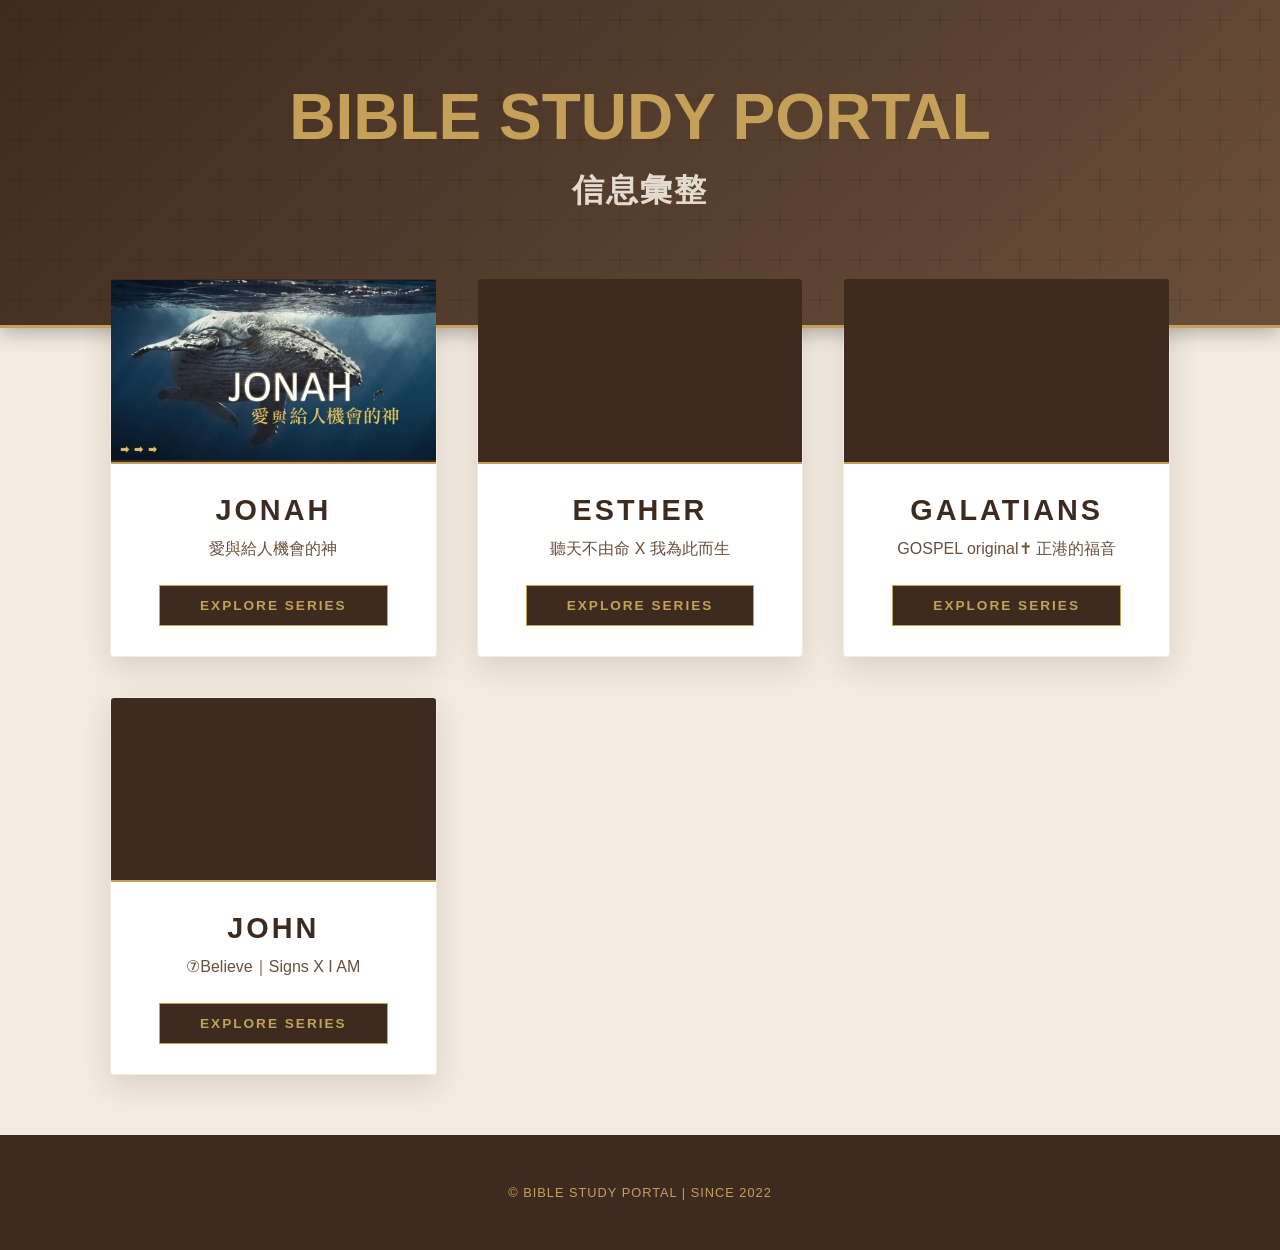
==== index.html @ 66a282d2 "Fix missing closing </html> tag Fix missing closing html tag and add newline at end of file." ====
<!DOCTYPE html>
<html lang="zh-Hant">
<head>
    <meta charset="UTF-8">
    <meta name="viewport" content="width=device-width, initial-scale=1.0">
    <title>Bible Study | 經典信息彙整</title>
    <link rel="icon" type="image/png" href="favicon.png">
    <style>
        :root {
            /* LV 經典色系 */
            --lv-dark-brown: #3d2b1f; /* 深巧克力褐 */
            --lv-light-brown: #6b4f3b; /* 淺褐 */
            --lv-gold: #c5a059;       /* 經典金 */
            --lv-beige: #f4ece1;      /* 米杏色底 */
            --white: #ffffff;
        }

        html { scroll-behavior: smooth; }

        body {
            font-family: 'Arial', 'Helvetica', 'PingFang TC', 'Microsoft JhengHei', sans-serif;
            margin: 0;
            padding: 0;
            background-color: var(--lv-beige);
            color: var(--lv-dark-brown);
            display: flex;
            flex-direction: column;
            min-height: 100vh;
        }

        .header {
            text-align: center;
            padding: 80px 20px;
            background: linear-gradient(135deg, var(--lv-dark-brown), var(--lv-light-brown));
            color: var(--lv-gold);
            box-shadow: 0 4px 20px rgba(0,0,0,0.3);
            border-bottom: 3px solid var(--lv-gold);
            /* Added for pattern positioning */
            position: relative;
            overflow: hidden;
        }

        /* Engraved Pattern Layer */
        .header::before {
            content: "";
            position: absolute;
            top: 0;
            left: 0;
            right: 0;
            bottom: 0;
            /* Subtle cross pattern */
            background-image: url("data:image/svg+xml,%3Csvg width='40' height='40' viewBox='0 0 40 40' xmlns='http://www.w3.org/2000/svg'%3E%3Cpath d='M20 10v20M10 20h20' stroke='%23000' stroke-width='1' opacity='0.15' fill='none' stroke-linecap='round'/%3E%3C/svg%3E");
            background-size: 40px 40px;
            mix-blend-mode: overlay;
            pointer-events: none;
        }

        .header h1 {
            font-family: 'Arial', sans-serif;
            font-size: clamp(2.5rem, 8vw, 4rem);
            margin: 0;
            letter-spacing: 0; 
            font-weight: 700;
            text-transform: uppercase;
            /* Ensure text stays above pattern */
            position: relative;
            z-index: 1;
        }

        .header p {
            font-family: 'Arial', sans-serif;
            font-size: clamp(1.25rem, 4vw, 2rem); 
            opacity: 0.9;
            margin-top: 15px;
            color: var(--lv-beige);
            letter-spacing: 2px;
            font-weight: 600;
            /* Ensure text stays above pattern */
            position: relative;
            z-index: 1;
        }

        .container {
            max-width: 1100px;
            margin: -50px auto 60px;
            padding: 0 20px;
            display: grid;
            grid-template-columns: repeat(auto-fit, minmax(320px, 1fr));
            gap: 40px;
            width: 100%;
            box-sizing: border-box;
        }

        .study-card {
            background: var(--white);
            border-radius: 4px; 
            overflow: hidden;
            box-shadow: 0 10px 30px rgba(61, 43, 31, 0.15);
            transition: all 0.4s cubic-bezier(0.25, 0.8, 0.25, 1);
            text-decoration: none;
            color: inherit;
            display: flex;
            flex-direction: column;
            border: 1px solid rgba(197, 160, 89, 0.2);
        }

        .study-card:hover {
            transform: translateY(-8px);
            box-shadow: 0 20px 50px rgba(61, 43, 31, 0.25);
            border-color: var(--lv-gold);
        }

        .card-image {
            aspect-ratio: 16 / 9;
            width: 100%;
            height: auto;
            background-size: contain; 
            background-repeat: no-repeat;
            background-position: center;
            background-color: var(--lv-dark-brown);
            position: relative;
            border-bottom: 2px solid var(--lv-gold);
        }

        .card-content {
            padding: 30px;
            text-align: center;
            background: white;
            flex-grow: 1;
        }

        .card-content h2 {
            font-family: 'Arial', sans-serif;
            margin: 0 0 12px 0;
            color: var(--lv-dark-brown);
            font-size: 1.8rem;
            letter-spacing: 3px;
            font-weight: 600;
        }

        .card-content p {
            color: var(--lv-light-brown);
            font-size: 1rem;
            margin: 0;
        }

        .btn {
            font-family: 'Arial', sans-serif;
            margin-top: 25px;
            display: inline-block;
            padding: 12px 40px;
            background: var(--lv-dark-brown);
            color: var(--lv-gold);
            border: 1px solid var(--lv-gold);
            font-weight: bold;
            text-transform: uppercase;
            font-size: 0.85rem;
            letter-spacing: 2px;
            transition: 0.3s;
        }

        .study-card:hover .btn {
            background: var(--lv-gold);
            color: var(--lv-dark-brown);
        }

        footer {
            font-family: 'Arial', sans-serif;
            text-align: center;
            padding: 50px;
            margin-top: auto;
            background: var(--lv-dark-brown);
            color: var(--lv-gold);
            font-size: 0.8rem;
            letter-spacing: 1px;
        }

        /* 背景圖片連結 */
        .bg-jonah { background-image: url('Jonah_bg.jpg'); }
        .bg-esther { background-image: url('Esther_bg.jpg'); }
        .bg-galatians { background-image: url('Galatians_bg.jpg'); }
        .bg-john { background-image: url('John-Believe_bg.jpg'); }

        @media (max-width: 600px) {
            .header { padding: 50px 20px; }
            .container { margin-top: -30px; gap: 25px; }
        }
    </style>
</head>
<body>

    <header class="header">
        <h1>BIBLE STUDY PORTAL</h1>
        <p>信息彙整</p>
    </header>

    <div class="container">
        <a href="jonah.html" class="study-card">
            <div class="card-image bg-jonah"></div>
            <div class="card-content">
                <h2>JONAH</h2>
                <p>愛與給人機會的神</p>
                <div class="btn">Explore Series</div>
            </div>
        </a>

        <a href="esther.html" class="study-card">
            <div class="card-image bg-esther"></div>
            <div class="card-content">
                <h2>ESTHER</h2>
                <p>聽天不由命 X 我為此而生</p>
                <div class="btn">Explore Series</div>
            </div>
        </a>

        <a href="galatians.html" class="study-card">
            <div class="card-image bg-galatians"></div>
            <div class="card-content">
                <h2>GALATIANS</h2>
                <p>GOSPEL original✝ 正港的福音</p>
                <div class="btn">Explore Series</div>
            </div>
        </a>

        <a href="john-believe.html" class="study-card">
            <div class="card-image bg-john"></div>
            <div class="card-content">
                <h2>JOHN</h2>
                <p>⑦Believe｜Signs X I AM</p>
                <div class="btn">Explore Series</div>
            </div>
        </a>
    </div>

    <footer>
        &copy; BIBLE STUDY PORTAL | SINCE 2022
    </footer>

</body>
</html>
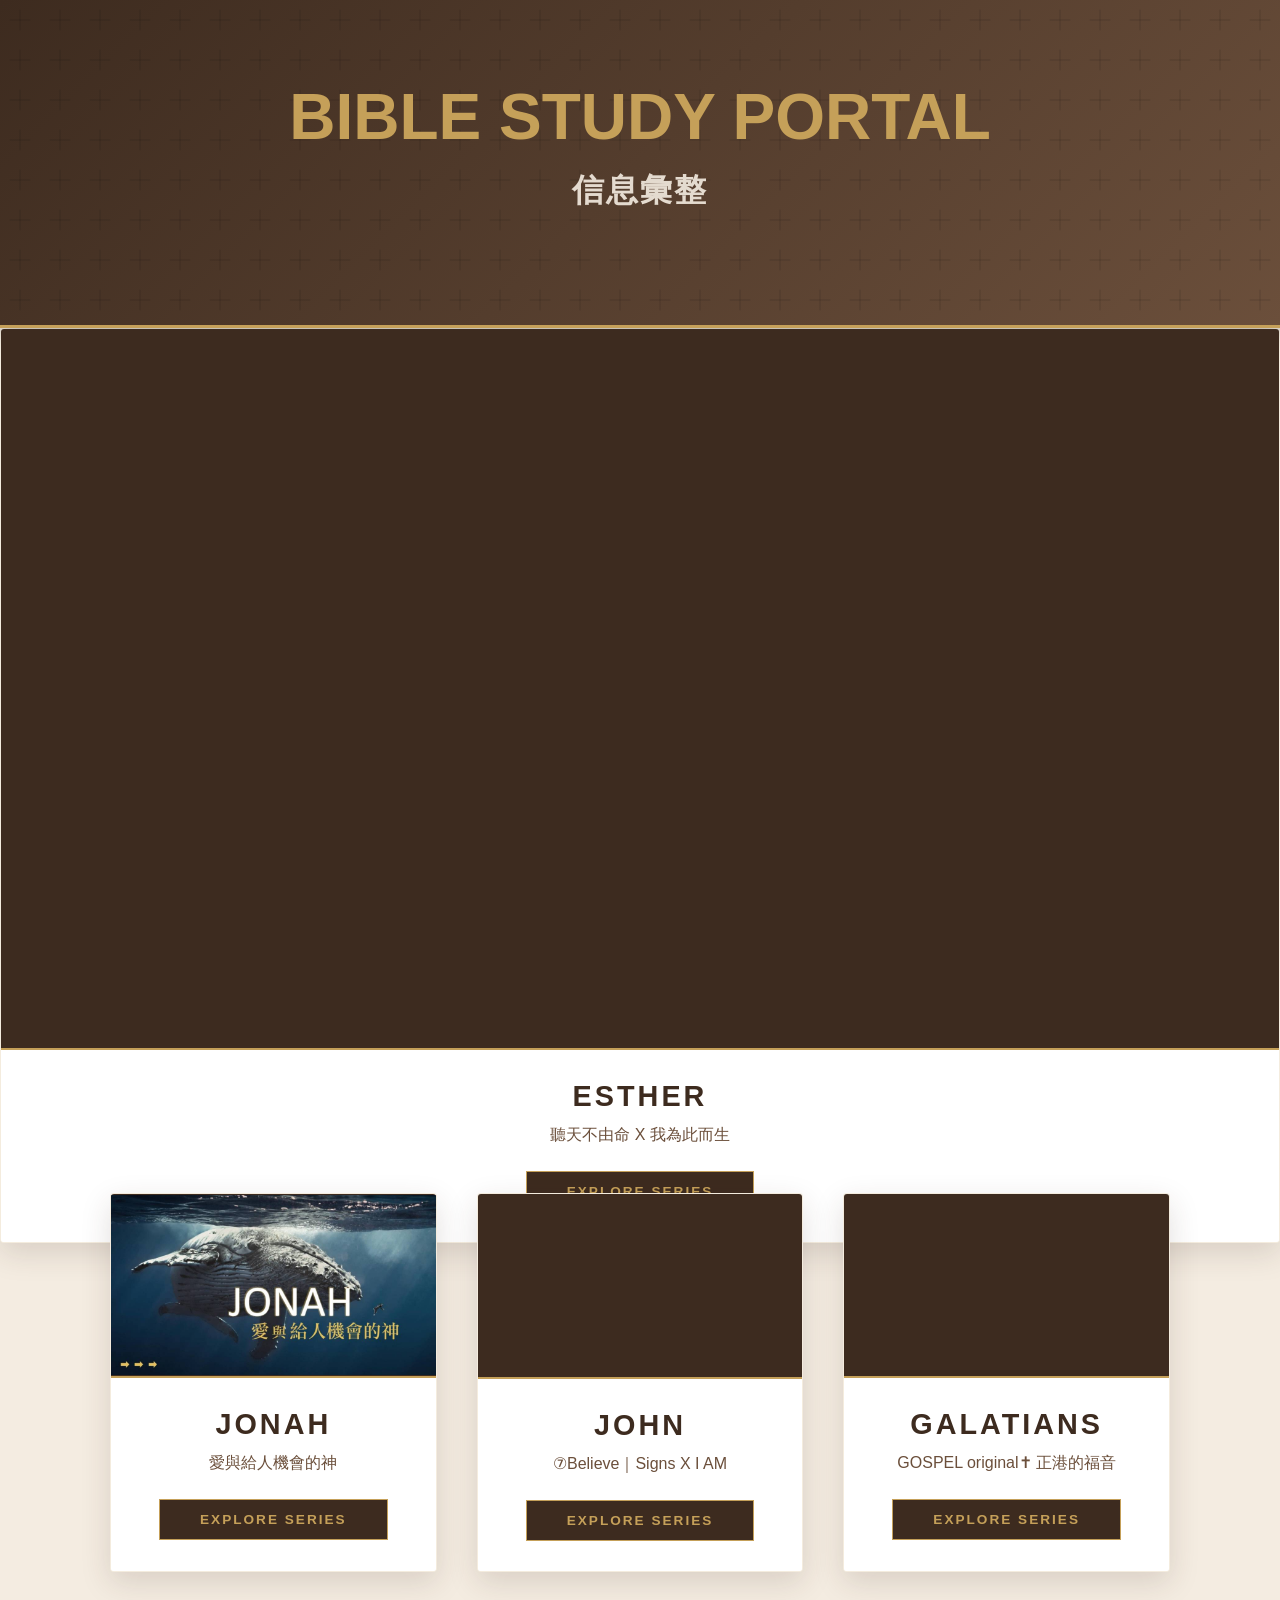
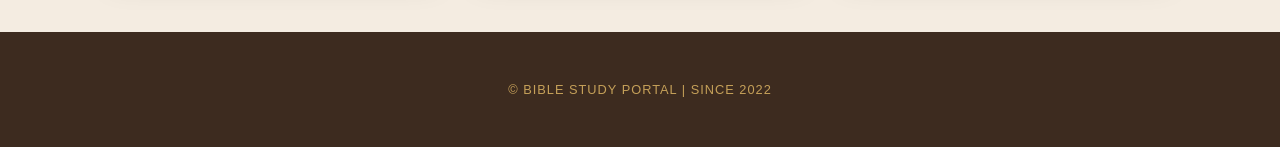
==== commit d92ea64d: "Update index.html" ====
--- a/index.html
+++ b/index.html
@@ -194,6 +194,15 @@
         <p>信息彙整</p>
     </header>
 
+        <a href="esther.html" class="study-card">
+            <div class="card-image bg-esther"></div>
+            <div class="card-content">
+                <h2>ESTHER</h2>
+                <p>聽天不由命 X 我為此而生</p>
+                <div class="btn">Explore Series</div>
+            </div>
+        </a>
+
     <div class="container">
         <a href="jonah.html" class="study-card">
             <div class="card-image bg-jonah"></div>
@@ -204,11 +213,11 @@
             </div>
         </a>
 
-        <a href="esther.html" class="study-card">
-            <div class="card-image bg-esther"></div>
-            <div class="card-content">
-                <h2>ESTHER</h2>
-                <p>聽天不由命 X 我為此而生</p>
+        <a href="john-believe.html" class="study-card">
+            <div class="card-image bg-john"></div>
+            <div class="card-content">
+                <h2>JOHN</h2>
+                <p>⑦Believe｜Signs X I AM</p>
                 <div class="btn">Explore Series</div>
             </div>
         </a>
@@ -218,15 +227,6 @@
             <div class="card-content">
                 <h2>GALATIANS</h2>
                 <p>GOSPEL original✝ 正港的福音</p>
-                <div class="btn">Explore Series</div>
-            </div>
-        </a>
-
-        <a href="john-believe.html" class="study-card">
-            <div class="card-image bg-john"></div>
-            <div class="card-content">
-                <h2>JOHN</h2>
-                <p>⑦Believe｜Signs X I AM</p>
                 <div class="btn">Explore Series</div>
             </div>
         </a>
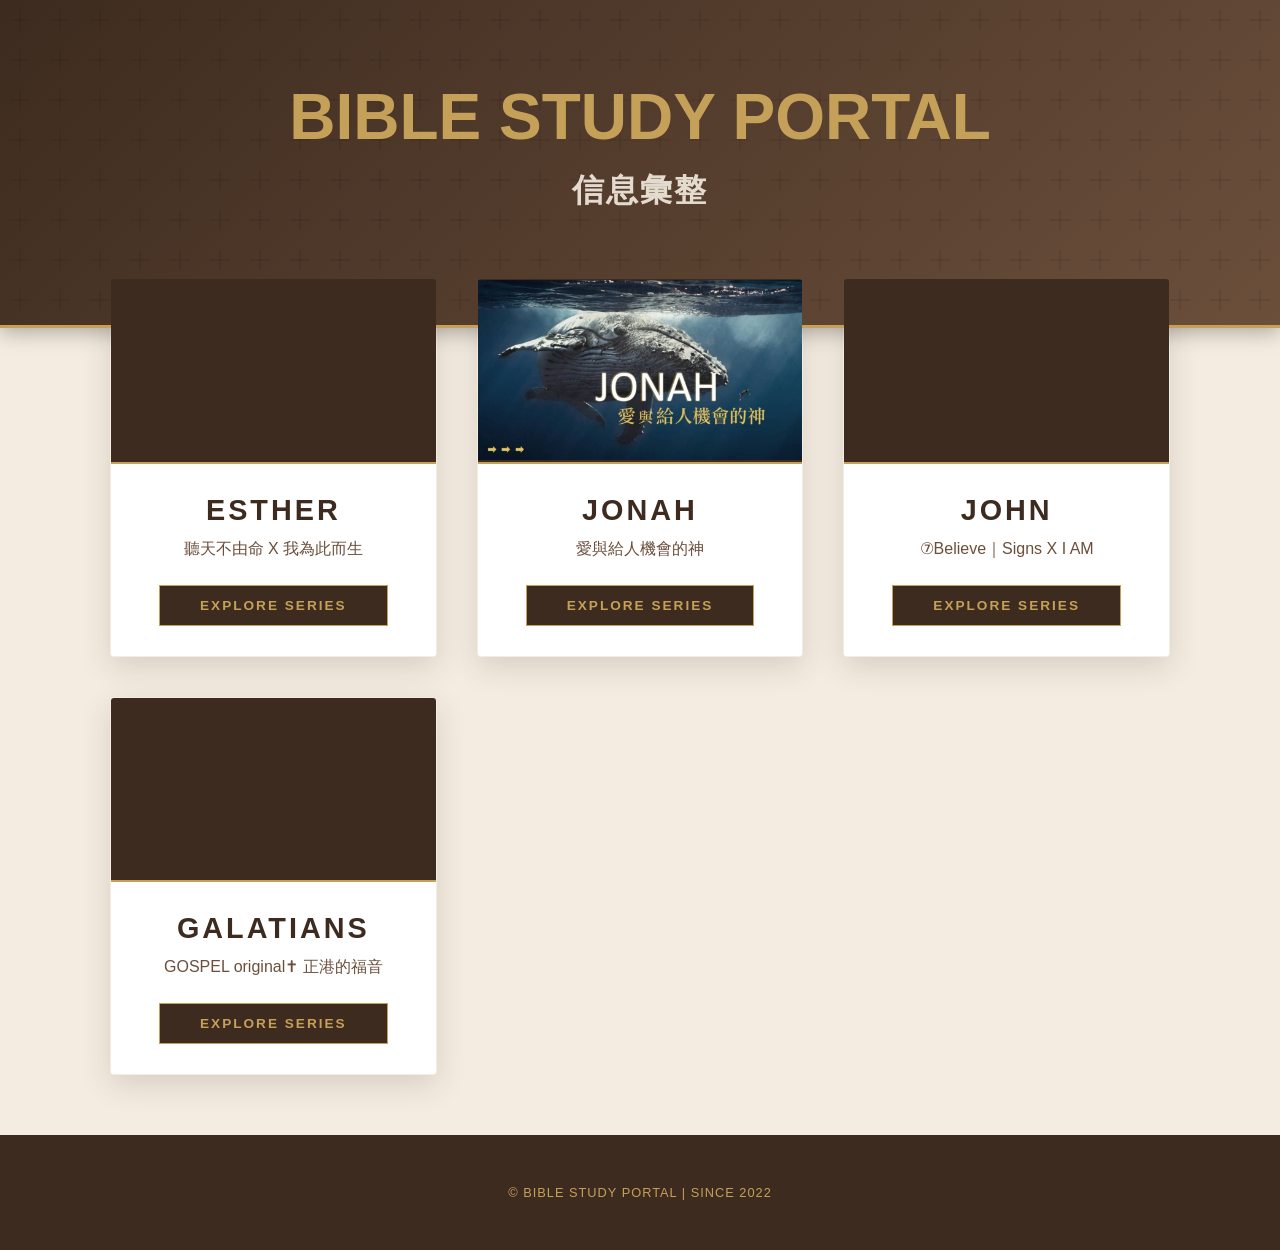
==== commit ac8f190b: "Refactor HTML structure for study cards" ====
--- a/index.html
+++ b/index.html
@@ -194,6 +194,7 @@
         <p>信息彙整</p>
     </header>
 
+    <div class="container">
         <a href="esther.html" class="study-card">
             <div class="card-image bg-esther"></div>
             <div class="card-content">
@@ -203,7 +204,6 @@
             </div>
         </a>
 
-    <div class="container">
         <a href="jonah.html" class="study-card">
             <div class="card-image bg-jonah"></div>
             <div class="card-content">
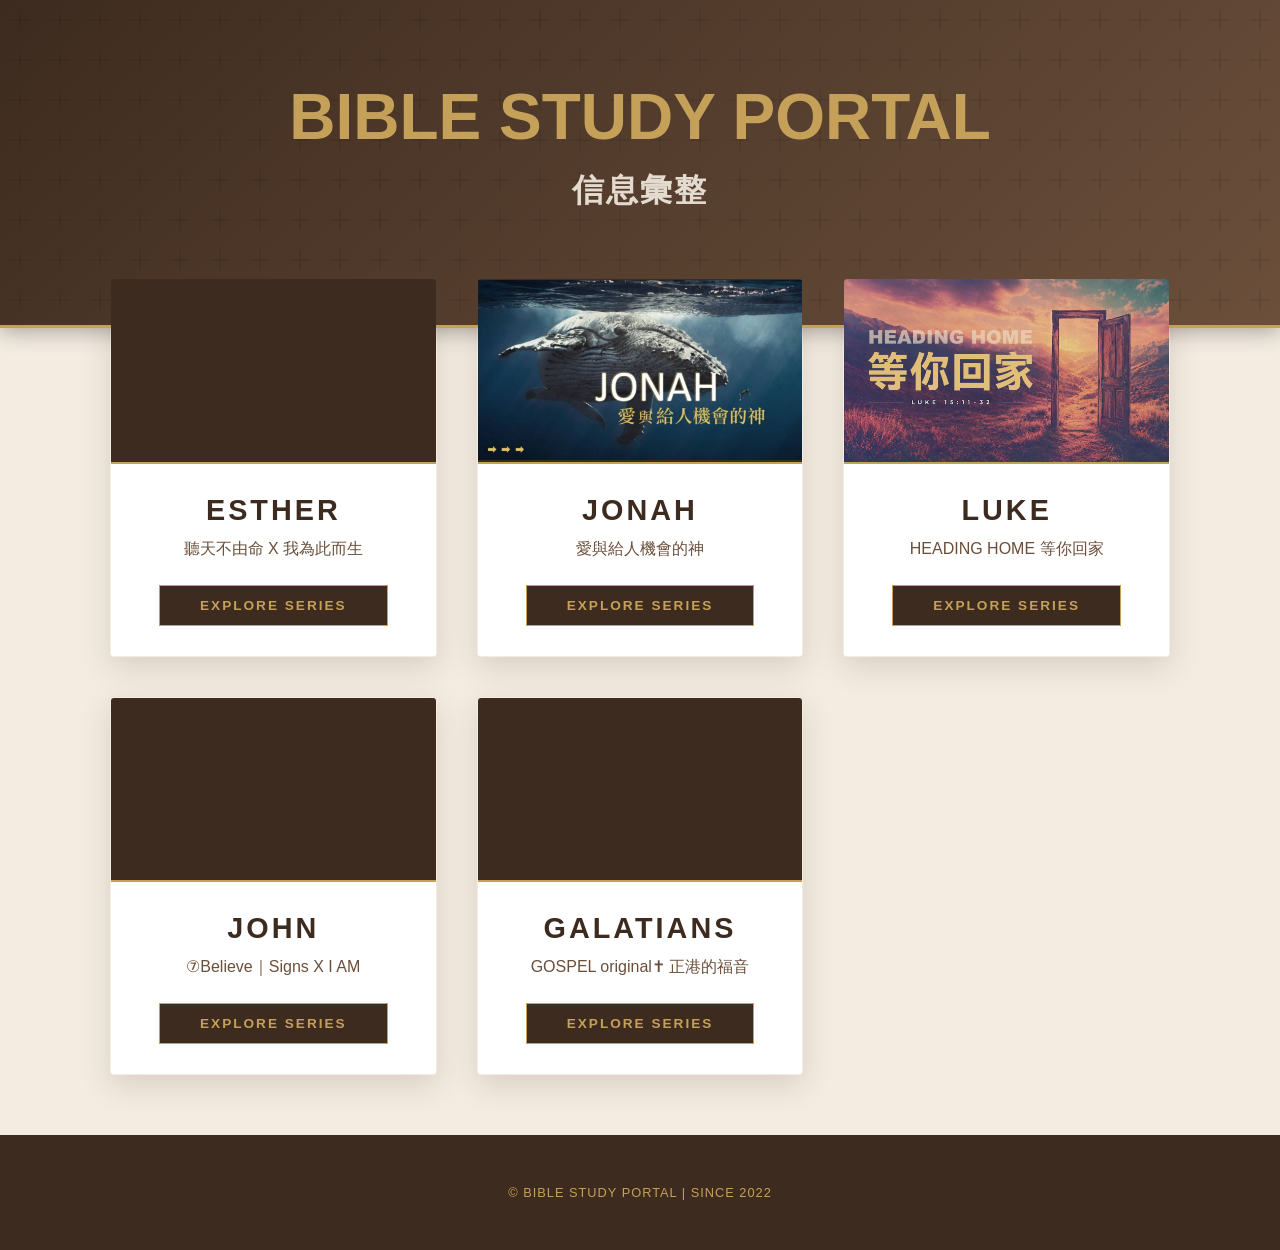
==== commit 0bd019ba: "Update index.html" ====
--- a/index.html
+++ b/index.html
@@ -3,7 +3,7 @@
 <head>
     <meta charset="UTF-8">
     <meta name="viewport" content="width=device-width, initial-scale=1.0">
-    <title>Bible Study | 經典信息彙整</title>
+    <title>Bible Study | 信息彙整</title>
     <link rel="icon" type="image/png" href="favicon.png">
     <style>
         :root {
@@ -178,6 +178,7 @@
         /* 背景圖片連結 */
         .bg-jonah { background-image: url('Jonah_bg.jpg'); }
         .bg-esther { background-image: url('Esther_bg.jpg'); }
+        .bg-luke { background-image: url('Luke15-Prodigal_bg.jpg'); }
         .bg-galatians { background-image: url('Galatians_bg.jpg'); }
         .bg-john { background-image: url('John-Believe_bg.jpg'); }
 
@@ -213,6 +214,15 @@
             </div>
         </a>
 
+        <a href="luke.html" class="study-card">
+            <div class="card-image bg-luke"></div>
+            <div class="card-content">
+                <h2>LUKE</h2>
+                <p>HEADING HOME 等你回家</p>
+                <div class="btn">Explore Series</div>
+            </div>
+        </a>
+
         <a href="john-believe.html" class="study-card">
             <div class="card-image bg-john"></div>
             <div class="card-content">
